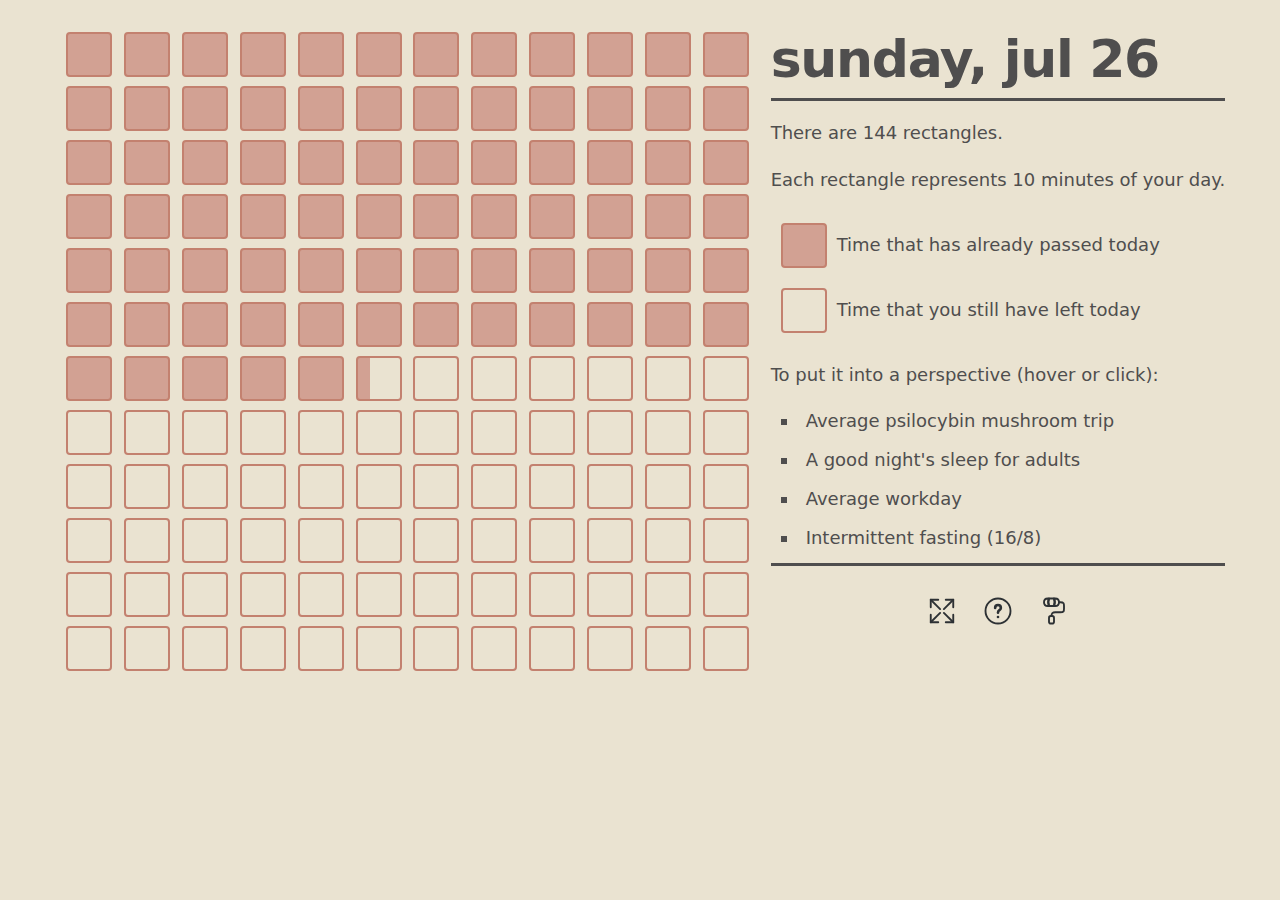
==== index.html @ 8821416d "date disp, scrollbar" ====
<!DOCTYPE html>
<html lang="en">
  <head>
    <meta charset="utf-8" />
    <meta name="viewport" content="width=device-width,initial-scale=1" />
    <title>Rectangles</title>
    <script type="module" src="assets/voodoo.js"></script>
    <link rel="stylesheet" href="assets/base.css" />
    <link
      rel="apple-touch-icon"
      sizes="180x180"
      href="assets/apple-touch-icon.png"
    />
    <link rel="icon" type="image/png" sizes="32x32" href="assets/sq.png" />
    <meta name="apple-mobile-web-app-capable" content="yes" />
  </head>
  <body class="rectangles">
    <main class="flex flex-wrap justify-around p-2">
      <noscript>
        Sorry pal, but this won't work without JavaScript. You are probably
        doing that for privacy reasons, and I do respect that. You can download
        this website, inspect the source code, and run it locally. Or, you can
        whitelist it in your browser/script blocker. I don't have any
        third-party trackers on this website, and the code is open-sourced, so
        there's not much to be worried about.
      </noscript>
      <section class="grid-container"></section>
      <section class="text-container">
        <h1 class="border-b-3 mb-0 display-date"></h1>
        <p>There are 144 rectangles.</p>
        <p>Each rectangle represents 10 minutes of your day.</p>
        <div class="flex flex-wrap items-center">
          <div class="grid-item bg-time-passed m-1"></div>
          <p>Time that has already passed today</p>
        </div>
        <div class="flex flex-wrap items-center">
          <div class="grid-item m-1"></div>
          <p>Time that you still have left today</p>
        </div>
        <div class="border-b-3">
          <p>To put it into a perspective (hover or click):</p>
          <ul>
            <li
              class="m-1 js-hover cursor-pointer"
              title="30 rectangles - 5 hours"
              data-rectangles="30"
              data-tippy-placement="right"
            >
              Average psilocybin mushroom trip
            </li>
            <li
              class="m-1 js-hover cursor-pointer"
              title="45 rectangles - 7.5 hours"
              data-rectangles="45"
              data-tippy-placement="right"
            >
              A good night's sleep for adults
            </li>
            <li
              class="m-1 js-hover cursor-pointer"
              title="48 rectangles - 8 hours"
              data-rectangles="48"
              data-tippy-placement="right"
            >
              Average workday
            </li>
            <li
              class="m-1 js-hover cursor-pointer"
              title="96 rectangles - 16 hours"
              data-rectangles="96"
              data-tippy-placement="right"
            >
              Intermittent fasting (16/8)
            </li>
          </ul>
        </div>
        <section class="text-center p-1 mt-1 linkblock">
          <a href="?full_screen=true" class="m-1">
            <!-- prettier ignore -->
            <button title="Toggle full screen">
              <svg
                width="30"
                height="30"
                viewBox="0 0 24 24"
                fill="none"
                version="1.1"
                id="svg10"
                xmlns="http://www.w3.org/2000/svg"
                xmlns:svg="http://www.w3.org/2000/svg"
              >
                <defs id="defs14" />
                <g id="g698">
                  <path
                    d="M 21,9 V 3 h -6"
                    stroke="currentColor"
                    stroke-width="1.5"
                    stroke-linecap="round"
                    stroke-linejoin="round"
                    id="path2"
                  />
                  <path
                    d="m 3,15 v 6 h 6"
                    stroke="currentColor"
                    stroke-width="1.5"
                    stroke-linecap="round"
                    stroke-linejoin="round"
                    id="path4"
                  />
                  <path
                    d="m 21,3 -7.5,7.5"
                    stroke="currentColor"
                    stroke-width="1.5"
                    stroke-linecap="round"
                    stroke-linejoin="round"
                    id="path6"
                  />
                  <path
                    d="M 10.5,13.5 3,21"
                    stroke="currentColor"
                    stroke-width="1.5"
                    stroke-linecap="round"
                    stroke-linejoin="round"
                    id="path8"
                  />
                </g>
                <g id="g708" transform="rotate(90,12,12)">
                  <path
                    d="M 21,9 V 3 h -6"
                    stroke="currentColor"
                    stroke-width="1.5"
                    stroke-linecap="round"
                    stroke-linejoin="round"
                    id="path700"
                  />
                  <path
                    d="m 3,15 v 6 h 6"
                    stroke="currentColor"
                    stroke-width="1.5"
                    stroke-linecap="round"
                    stroke-linejoin="round"
                    id="path702"
                  />
                  <path
                    d="m 21,3 -7.5,7.5"
                    stroke="currentColor"
                    stroke-width="1.5"
                    stroke-linecap="round"
                    stroke-linejoin="round"
                    id="path704"
                  />
                  <path
                    d="M 10.5,13.5 3,21"
                    stroke="currentColor"
                    stroke-width="1.5"
                    stroke-linecap="round"
                    stroke-linejoin="round"
                    id="path706"
                  />
                </g>
              </svg>
            </button>
          </a>
          <a href="about.html" class="m-1">
            <button title="Behind-the-scenes details">
              <!-- prettier ignore -->
              <svg
                width="30"
                height="30"
                viewBox="0 0 24 24"
                fill="none"
                version="1.1"
                id="svg8"
                xml:space="preserve"
                xmlns="http://www.w3.org/2000/svg"
                xmlns:svg="http://www.w3.org/2000/svg"
              >
                <defs id="defs12" />
                <path
                  d="M 12,22 C 17.5,22 22,17.5 22,12 22,6.5 17.5,2 12,2 6.5,2 2,6.5 2,12 2,17.5 6.5,22 12,22 Z"
                  stroke="currentColor"
                  stroke-width="1.5"
                  stroke-linecap="round"
                  stroke-linejoin="round"
                  id="path2"
                />
                <path
                  d="m 12,8 v 5"
                  stroke="currentColor"
                  stroke-width="1.5"
                  stroke-linecap="round"
                  stroke-linejoin="round"
                  id="path4"
                  style="display: none"
                />
                <path
                  d="m 11.9945,16 h 0.009"
                  stroke="currentColor"
                  stroke-width="2"
                  stroke-linecap="round"
                  stroke-linejoin="round"
                  id="path6"
                  style="display: none"
                />
                <g
                  id="g330"
                  transform="matrix(1.3795656,0,0,1.3795656,-51.460087,-2.2164166)"
                >
                  <path
                    d="m 46.0001,11.36 v -0.21 c 0,-0.68 0.42,-1.04 0.84,-1.32999 0.41,-0.28 0.8199,-0.63999 0.8199,-1.29999 0,-0.92 -0.7399,-1.66003 -1.6599,-1.66003 -0.92,0 -1.66,0.74003 -1.66,1.66003"
                    stroke="currentColor"
                    stroke-width="1.5"
                    stroke-linecap="round"
                    stroke-linejoin="round"
                    id="path151"
                  />
                  <path
                    d="m 45.9955,13.75 h 0.009"
                    stroke="currentColor"
                    stroke-width="1.5"
                    stroke-linecap="round"
                    stroke-linejoin="round"
                    id="path153"
                  />
                </g>
              </svg>
            </button>
          </a>
          <button id="theme-change" title="change theme" class="m-1">
            <svg
              width="30"
              height="30"
              viewBox="0 0 24 24"
              fill="none"
              xmlns="http://www.w3.org/2000/svg"
            >
              <path
                d="M10 16C10 14.34 10 13 13 13H17C20 13 20 12 20 10V8C20 6 20 5 17 5H16"
                stroke="currentColor"
                stroke-width="1.5"
                stroke-linecap="round"
                stroke-linejoin="round"
              />
              <path
                d="M12 2H8C7.35 3.95 7.35 6.05 8 8H12C12.65 6.05 12.65 3.95 12 2Z"
                stroke="currentColor"
                stroke-width="1.5"
                stroke-linecap="round"
                stroke-linejoin="round"
              />
              <path
                d="M8 2H7C5 2 4 3 4 5C4 7 5 8 7 8H8C7 6 7 4 8 2Z"
                stroke="currentColor"
                stroke-width="1.5"
                stroke-linecap="round"
                stroke-linejoin="round"
              />
              <path
                d="M13 2H12C13 4 13 6 12 8H13C15 8 16 7 16 5C16 3 15 2 13 2Z"
                stroke="currentColor"
                stroke-width="1.5"
                stroke-linecap="round"
                stroke-linejoin="round"
              />
              <path
                d="M9.5 22H10.5C12 22 12 21 12 20.5V17.5C12 17 12 16 10.5 16H9.5C8 16 8 17 8 17.5V20.5C8 21 8 22 9.5 22Z"
                stroke="currentColor"
                stroke-width="1.5"
                stroke-linecap="round"
                stroke-linejoin="round"
              />
            </svg>
          </button>
        </section>
      </section>
    </main>
  </body>
</html>
---- assets/base.css ----
:root {
  --blue         : #a9d2ef;
  --green        : #BBCAAB;
  --black        : #2d3134;
  --gray         : #a9aab1;
  --beige        : #eae3d1;
  --peach        : #d2a193;
  --darkpeach    : #c3816f;
  --tan          : #cfc5ab;
  --lighttan     : #cbc1a880;
  --darkgray     : #4f4e4e;
  --periwinkle   : #dde7ff;
  --white        : #ffffffff;
  --davys-gray   : #585b5fff;
  --paynes-gray  : #616b77ff;
  --slate-gray   : #7a8594ff;
  --cadet-gray   : #959ca4ff;
  --cadet-gray-tr: rgba(149, 156, 164, 0.68);
  --platinum     : #d8dbdcff;
  --paynes-gray-2: #5d6a7bff;

}

body {
  --bgcol        : var(--beige);
  --textcol      : var(--darkgray);
  --grid-border  : var(--darkpeach);
  --square-passed: var(--peach);
  --time-selected: var(--green);
  --linkcol      : var(--black);
  --selection-bg : var(--lighttan);
  --svgbtncol    : var(--linkcol);
  --scr-thumb    : var(--tan);
  --scr-track    : var(--bgcol);

}

body[data-theme="dark"] {
  --bgcol        : var(--paynes-gray-2);
  --textcol      : var(--platinum);
  --grid-border  : var(--cadet-gray);
  --square-passed: var(--slate-gray);
  --time-selected: var(--beige);
  --linkcol      : var(--cadet-gray);
  --selection-bg : var(--cadet-gray-tr);
  --scr-thumb    : var(--square-passed);

}

*::-webkit-scrollbar {
  width : 10px;
  height: 10px;
}

*::-webkit-scrollbar-track {

  background-color: var(--scr-track);
}

*::-webkit-scrollbar-thumb {
  border-radius   : 5px;
  background-color: var(--scr-thumb);
}

*,
*::before,
*::after {
  box-sizing: inherit;
}

::selection {
  background-color: var(--selection-bg);
}

html {
  box-sizing: border-box;
  font-size : 62.5%;
  /* scaling down so that 1rem equals to 10px */
}

body {
  background-color: var(--bgcol);
  color           : var(--textcol);
  font-family     : "Assistant", 'Segoe UI', Roboto, system-ui, sans-serif, 'Apple Color Emoji', 'Segoe UI Emoji';
  font-size       : 1.8rem;
  font-weight     : 400;
  line-height     : 1.6;
  margin          : 0 auto;
  max-width       : 135rem;
  width           : 95%;
}

a {
  color          : var(--linkcol);
  text-decoration: none;
  font-weight    : bold;
}

h1 {
  font-size     : 5.2rem;
  line-height   : 1.5;
  font-weight   : 800;
  letter-spacing: -.025em;
}

ol,
ul {
  list-style-position: inside;
  margin             : 0;
  padding            : 0;
}

ul {
  list-style-type: square;
}

li {
  width: fit-content;
}

button {
  background-color  : inherit;
  box-shadow        : inherit;
  border            : inherit;
  color             : var(--svgbtncol);
  cursor            : pointer;
  appearance        : none;
  -webkit-appearance: none;
  padding           : 0;
  height            : auto;
}

section.linkblock a {
  display: inline-block;
}

.grid-container {
  display              : grid;
  grid-template-columns: repeat(auto-fit, minmax(5rem, 1fr));
  grid-template-rows   : repeat(auto-fit, minmax(5rem, 1fr));
  grid-column-gap      : 4px;
  grid-row-gap         : 4px;
  width                : 100%;
  max-width            : 690px;
  margin               : 1rem;
}

.grid-item {
  border       : .25rem solid var(--grid-border);
  border-radius: 0.4rem;
  margin       : .15rem;
  height       : 4.5rem;
  width        : 4.6rem;
  transition   : all .5s ease-in;
}

/* homegrown functional CSS framework */

.flex {
  display: flex !important;
}

.flex-wrap {
  flex-wrap: wrap-reverse;
}

div.flex-wrap {
  flex-wrap: nowrap;
}

.items-center {
  align-items: center !important;
}

.justify-around {
  justify-content: space-around !important;
}

.bg-time-passed {
  background-color: var(--square-passed) !important;
}

.bg-time-selected {
  background-color: var(--time-selected) !important;
}

.text-center {
  text-align: center;
}

.cursor-pointer {
  cursor: pointer;
}

.mb-0 {
  margin: 0 !important;
}

.m-1 {
  margin: 1rem !important;
}

.mt-1 {
  margin-top: 1rem !important;
}

.p-1 {
  padding: 1rem;
}

.p-2 {
  padding: 2rem;
}

.border-b-3 {
  border-bottom: 0.3rem solid !important;
}

.last-grid.bg-time-selected {
  background      : transparent !important;
  background-color: var(--time-selected) !important;
}

span.current-date {
  text-transform: lowercase;
}

span.current-date>span:nth-child(3) {
  display: none;
}
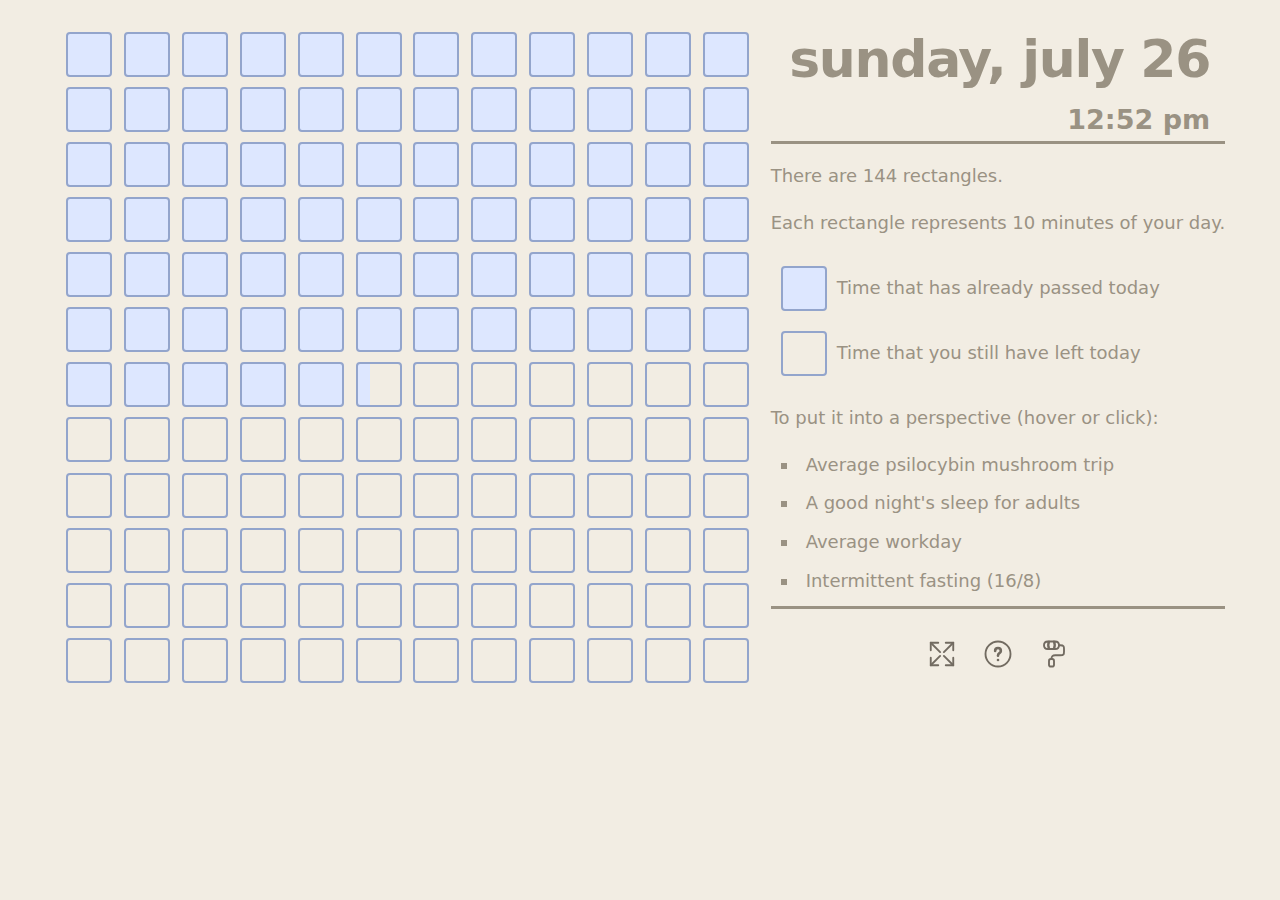
==== commit 1c060c00: "clock and style" ====
--- a/index.html
+++ b/index.html
@@ -4,6 +4,7 @@
     <meta charset="utf-8" />
     <meta name="viewport" content="width=device-width,initial-scale=1" />
     <title>Rectangles</title>
+    <link rel="icon" type="image/png" href="assets/newfav.png" />
     <script type="module" src="assets/voodoo.js"></script>
     <link rel="stylesheet" href="assets/base.css" />
     <link
@@ -11,22 +12,16 @@
       sizes="180x180"
       href="assets/apple-touch-icon.png"
     />
-    <link rel="icon" type="image/png" sizes="32x32" href="assets/sq.png" />
+
     <meta name="apple-mobile-web-app-capable" content="yes" />
   </head>
   <body class="rectangles">
     <main class="flex flex-wrap justify-around p-2">
-      <noscript>
-        Sorry pal, but this won't work without JavaScript. You are probably
-        doing that for privacy reasons, and I do respect that. You can download
-        this website, inspect the source code, and run it locally. Or, you can
-        whitelist it in your browser/script blocker. I don't have any
-        third-party trackers on this website, and the code is open-sourced, so
-        there's not much to be worried about.
-      </noscript>
+      <noscript> Sorry pal, but this won't work without JavaScript. </noscript>
       <section class="grid-container"></section>
       <section class="text-container">
-        <h1 class="border-b-3 mb-0 display-date"></h1>
+        <h1 class="mb-0 display-date"></h1>
+        <h2 class="clock border-b-3"></h2>
         <p>There are 144 rectangles.</p>
         <p>Each rectangle represents 10 minutes of your day.</p>
         <div class="flex flex-wrap items-center">
--- a/assets/base.css
+++ b/assets/base.css
@@ -1,15 +1,29 @@
 :root {
-  --blue         : #a9d2ef;
-  --green        : #BBCAAB;
-  --black        : #2d3134;
-  --gray         : #a9aab1;
-  --beige        : #eae3d1;
-  --peach        : #d2a193;
-  --darkpeach    : #c3816f;
-  --tan          : #cfc5ab;
-  --lighttan     : #cbc1a880;
-  --darkgray     : #4f4e4e;
-  --periwinkle   : #dde7ff;
+  --blue     : #a9d2ef;
+  --green    : #D9E0CE;
+  --black    : #2d3134;
+  --gray     : #a9aab1;
+  --beige    : #eae3d1;
+  --lighttan : #FCF9EA;
+  --lighttan2: #F2EDE3;
+  --lighttan3: #FAFAEE;
+
+  --brown    : #9A9283;
+  --darkbrown: #726B61;
+
+
+
+
+  --peach          : #d2a193;
+  --darkpeach      : #c3816f;
+  --tan            : #cfc5ab;
+  --lighttan       : #cbc1a880;
+  --darkgray       : #4f4e4e;
+  --periwinkle     : #dde7ff;
+  --periwinkle-dark: #759fff;
+  --periwinkle-mid : #93a5cc;
+
+
   --white        : #ffffffff;
   --davys-gray   : #585b5fff;
   --paynes-gray  : #616b77ff;
@@ -22,12 +36,12 @@
 }
 
 body {
-  --bgcol        : var(--beige);
-  --textcol      : var(--darkgray);
-  --grid-border  : var(--darkpeach);
-  --square-passed: var(--peach);
-  --time-selected: var(--green);
-  --linkcol      : var(--black);
+  --bgcol        : var(--lighttan2);
+  --textcol      : var(--brown);
+  --grid-border  : var(--periwinkle-mid);
+  --square-passed: var(--periwinkle);
+  --time-selected: var(--periwinkle-mid);
+  --linkcol      : var(--darkbrown);
   --selection-bg : var(--lighttan);
   --svgbtncol    : var(--linkcol);
   --scr-thumb    : var(--tan);
@@ -221,10 +235,20 @@
   background-color: var(--time-selected) !important;
 }
 
-span.current-date {
+span.current-date,
+h1.display-date,
+.clock {
   text-transform: lowercase;
-}
-
-span.current-date>span:nth-child(3) {
+  text-align    : right;
+  padding-right : 1.5rem !important;
+}
+
+span.current-date>span:nth-child(3),
+h1.display-date span:nth-child(4) {
   display: none;
+}
+
+.clock {
+
+  margin: 0px 0px 0.5em 0px;
 }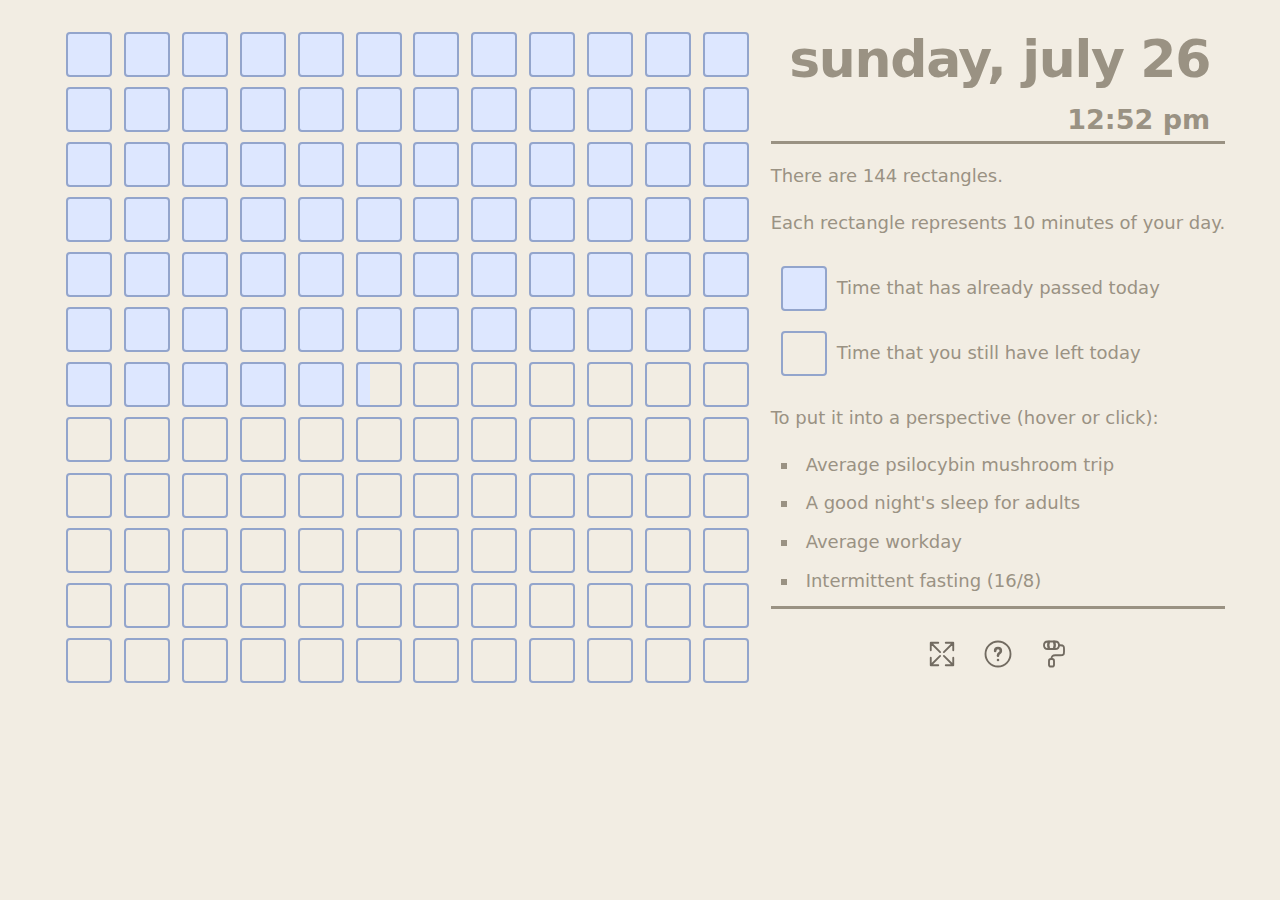
==== commit f908bfe6: "icons cleaned up" ====
--- a/index.html
+++ b/index.html
@@ -3,7 +3,8 @@
   <head>
     <meta charset="utf-8" />
     <meta name="viewport" content="width=device-width,initial-scale=1" />
-    <title>Rectangles</title>
+    <title>rectangles</title>
+    <link rel="manifest" href="site.webmanifest" />
     <link rel="icon" type="image/png" href="assets/newfav.png" />
     <script type="module" src="assets/voodoo.js"></script>
     <link rel="stylesheet" href="assets/base.css" />
@@ -13,7 +14,7 @@
       href="assets/apple-touch-icon.png"
     />
 
-    <meta name="apple-mobile-web-app-capable" content="yes" />
+    <meta name="mobile-web-app-capable" content="yes" />
   </head>
   <body class="rectangles">
     <main class="flex flex-wrap justify-around p-2">
@@ -71,199 +72,20 @@
         </div>
         <section class="text-center p-1 mt-1 linkblock">
           <a href="?full_screen=true" class="m-1">
-            <!-- prettier ignore -->
             <button title="Toggle full screen">
-              <svg
-                width="30"
-                height="30"
-                viewBox="0 0 24 24"
-                fill="none"
-                version="1.1"
-                id="svg10"
-                xmlns="http://www.w3.org/2000/svg"
-                xmlns:svg="http://www.w3.org/2000/svg"
-              >
-                <defs id="defs14" />
-                <g id="g698">
-                  <path
-                    d="M 21,9 V 3 h -6"
-                    stroke="currentColor"
-                    stroke-width="1.5"
-                    stroke-linecap="round"
-                    stroke-linejoin="round"
-                    id="path2"
-                  />
-                  <path
-                    d="m 3,15 v 6 h 6"
-                    stroke="currentColor"
-                    stroke-width="1.5"
-                    stroke-linecap="round"
-                    stroke-linejoin="round"
-                    id="path4"
-                  />
-                  <path
-                    d="m 21,3 -7.5,7.5"
-                    stroke="currentColor"
-                    stroke-width="1.5"
-                    stroke-linecap="round"
-                    stroke-linejoin="round"
-                    id="path6"
-                  />
-                  <path
-                    d="M 10.5,13.5 3,21"
-                    stroke="currentColor"
-                    stroke-width="1.5"
-                    stroke-linecap="round"
-                    stroke-linejoin="round"
-                    id="path8"
-                  />
-                </g>
-                <g id="g708" transform="rotate(90,12,12)">
-                  <path
-                    d="M 21,9 V 3 h -6"
-                    stroke="currentColor"
-                    stroke-width="1.5"
-                    stroke-linecap="round"
-                    stroke-linejoin="round"
-                    id="path700"
-                  />
-                  <path
-                    d="m 3,15 v 6 h 6"
-                    stroke="currentColor"
-                    stroke-width="1.5"
-                    stroke-linecap="round"
-                    stroke-linejoin="round"
-                    id="path702"
-                  />
-                  <path
-                    d="m 21,3 -7.5,7.5"
-                    stroke="currentColor"
-                    stroke-width="1.5"
-                    stroke-linecap="round"
-                    stroke-linejoin="round"
-                    id="path704"
-                  />
-                  <path
-                    d="M 10.5,13.5 3,21"
-                    stroke="currentColor"
-                    stroke-width="1.5"
-                    stroke-linecap="round"
-                    stroke-linejoin="round"
-                    id="path706"
-                  />
-                </g>
-              </svg>
+              <!-- prettier-ignore -->
+              <svg xmlns="http://www.w3.org/2000/svg" width="30" height="30" fill="none" viewBox="0 0 24 24"><g stroke="currentColor" stroke-linecap="round" stroke-linejoin="round" stroke-width="1.5"><path d="M21 9V3h-6M3 15v6h6M21 3l-7.5 7.5M10.5 13.5 3 21"/></g><g stroke="currentColor" stroke-linecap="round" stroke-linejoin="round" stroke-width="1.5"><path d="M15 21h6v-6M9 3H3v6M21 21l-7.5-7.5M10.5 10.5 3 3"/></g></svg>
             </button>
           </a>
           <a href="about.html" class="m-1">
             <button title="Behind-the-scenes details">
-              <!-- prettier ignore -->
-              <svg
-                width="30"
-                height="30"
-                viewBox="0 0 24 24"
-                fill="none"
-                version="1.1"
-                id="svg8"
-                xml:space="preserve"
-                xmlns="http://www.w3.org/2000/svg"
-                xmlns:svg="http://www.w3.org/2000/svg"
-              >
-                <defs id="defs12" />
-                <path
-                  d="M 12,22 C 17.5,22 22,17.5 22,12 22,6.5 17.5,2 12,2 6.5,2 2,6.5 2,12 2,17.5 6.5,22 12,22 Z"
-                  stroke="currentColor"
-                  stroke-width="1.5"
-                  stroke-linecap="round"
-                  stroke-linejoin="round"
-                  id="path2"
-                />
-                <path
-                  d="m 12,8 v 5"
-                  stroke="currentColor"
-                  stroke-width="1.5"
-                  stroke-linecap="round"
-                  stroke-linejoin="round"
-                  id="path4"
-                  style="display: none"
-                />
-                <path
-                  d="m 11.9945,16 h 0.009"
-                  stroke="currentColor"
-                  stroke-width="2"
-                  stroke-linecap="round"
-                  stroke-linejoin="round"
-                  id="path6"
-                  style="display: none"
-                />
-                <g
-                  id="g330"
-                  transform="matrix(1.3795656,0,0,1.3795656,-51.460087,-2.2164166)"
-                >
-                  <path
-                    d="m 46.0001,11.36 v -0.21 c 0,-0.68 0.42,-1.04 0.84,-1.32999 0.41,-0.28 0.8199,-0.63999 0.8199,-1.29999 0,-0.92 -0.7399,-1.66003 -1.6599,-1.66003 -0.92,0 -1.66,0.74003 -1.66,1.66003"
-                    stroke="currentColor"
-                    stroke-width="1.5"
-                    stroke-linecap="round"
-                    stroke-linejoin="round"
-                    id="path151"
-                  />
-                  <path
-                    d="m 45.9955,13.75 h 0.009"
-                    stroke="currentColor"
-                    stroke-width="1.5"
-                    stroke-linecap="round"
-                    stroke-linejoin="round"
-                    id="path153"
-                  />
-                </g>
-              </svg>
+              <!-- prettier-ignore -->
+              <svg xmlns="http://www.w3.org/2000/svg" xml:space="preserve" width="30" height="30" fill="none" viewBox="0 0 24 24"><path stroke="currentColor" stroke-linecap="round" stroke-linejoin="round" stroke-width="1.5" d="M12 22c5.5 0 10-4.5 10-10S17.5 2 12 2 2 6.5 2 12s4.5 10 10 10"/><g stroke="currentColor" stroke-linecap="round" stroke-linejoin="round" stroke-width="1.5"><path stroke-width="2.069355" d="M12 13.455v-.29c0-.937.58-1.434 1.159-1.834.566-.386 1.131-.883 1.131-1.793 0-1.27-1.02-2.29-2.29-2.29s-2.29 1.02-2.29 2.29M11.994 16.753h.012"/></g></svg>
             </button>
           </a>
           <button id="theme-change" title="change theme" class="m-1">
-            <svg
-              width="30"
-              height="30"
-              viewBox="0 0 24 24"
-              fill="none"
-              xmlns="http://www.w3.org/2000/svg"
-            >
-              <path
-                d="M10 16C10 14.34 10 13 13 13H17C20 13 20 12 20 10V8C20 6 20 5 17 5H16"
-                stroke="currentColor"
-                stroke-width="1.5"
-                stroke-linecap="round"
-                stroke-linejoin="round"
-              />
-              <path
-                d="M12 2H8C7.35 3.95 7.35 6.05 8 8H12C12.65 6.05 12.65 3.95 12 2Z"
-                stroke="currentColor"
-                stroke-width="1.5"
-                stroke-linecap="round"
-                stroke-linejoin="round"
-              />
-              <path
-                d="M8 2H7C5 2 4 3 4 5C4 7 5 8 7 8H8C7 6 7 4 8 2Z"
-                stroke="currentColor"
-                stroke-width="1.5"
-                stroke-linecap="round"
-                stroke-linejoin="round"
-              />
-              <path
-                d="M13 2H12C13 4 13 6 12 8H13C15 8 16 7 16 5C16 3 15 2 13 2Z"
-                stroke="currentColor"
-                stroke-width="1.5"
-                stroke-linecap="round"
-                stroke-linejoin="round"
-              />
-              <path
-                d="M9.5 22H10.5C12 22 12 21 12 20.5V17.5C12 17 12 16 10.5 16H9.5C8 16 8 17 8 17.5V20.5C8 21 8 22 9.5 22Z"
-                stroke="currentColor"
-                stroke-width="1.5"
-                stroke-linecap="round"
-                stroke-linejoin="round"
-              />
-            </svg>
+            <!-- prettier-ignore -->
+            <svg xmlns="http://www.w3.org/2000/svg" width="30" height="30" fill="none" viewBox="0 0 24 24"><path stroke="currentColor" stroke-linecap="round" stroke-linejoin="round" stroke-width="1.5" d="M10 16c0-1.66 0-3 3-3h4c3 0 3-1 3-3V8c0-2 0-3-3-3h-1M12 2H8a9.48 9.48 0 0 0 0 6h4c.65-1.95.65-4.05 0-6"/><path stroke="currentColor" stroke-linecap="round" stroke-linejoin="round" stroke-width="1.5" d="M8 2H7Q4 2 4 5t3 3h1Q6.5 5 8 2M13 2h-1q1.5 3 0 6h1q3 0 3-3t-3-3M9.5 22h1c1.5 0 1.5-1 1.5-1.5v-3c0-.5 0-1.5-1.5-1.5h-1C8 16 8 17 8 17.5v3C8 21 8 22 9.5 22"/></svg>
           </button>
         </section>
       </section>
--- a/assets/base.css
+++ b/assets/base.css
@@ -35,6 +35,12 @@
 
 }
 
+* {
+  /* transition-property       : color, background-color;
+  transition-duration       : 0.2s;
+  transition-timing-function: ease-in; */
+}
+
 body {
   --bgcol        : var(--lighttan2);
   --textcol      : var(--brown);
@@ -59,6 +65,45 @@
   --selection-bg : var(--cadet-gray-tr);
   --scr-thumb    : var(--square-passed);
 
+}
+
+*[data-theme=lavender] {
+  --bgcol        : #dadce7;
+  --textcol      : #91939a;
+  --grid-border  : #b5b7c0;
+  --square-passed: #f0f0ff;
+  --time-selected: oklch(79.08% 0.0335 273.29);
+  --linkcol      : #91939a;
+  --selection-bg : oklch(from var(--textcol) l c h / 0.3);
+  --svgbtncol    : var(--linkcol);
+  --scr-thumb    : #91939a;
+  --scr-track    : var(--bgcol);
+}
+
+*[data-theme=honeydew] {
+  --bgcol        : #d7e1d5;
+  --textcol      : #585f57;
+  --grid-border  : #748973;
+  --square-passed: #9fac9d;
+  --time-selected: #585f57;
+  --linkcol      : #585f57;
+  --selection-bg : oklch(from var(--textcol) l c h / 0.3);
+  --svgbtncol    : var(--linkcol);
+  --scr-thumb    : var(--square-passed);
+  --scr-track    : var(--bgcol);
+}
+
+*[data-theme=cantaloupe] {
+  --bgcol        : #eddabc;
+  --textcol      : #7E6948D3;
+  --grid-border  : #a0937f;
+  --square-passed: #7E694870;
+  --time-selected: #a08865;
+  --linkcol      : #a08865;
+  --selection-bg : oklch(from var(--textcol) l c h / 0.3);
+  --svgbtncol    : var(--linkcol);
+  --scr-thumb    : var(--square-passed);
+  --scr-track    : var(--bgcol);
 }
 
 *::-webkit-scrollbar {
